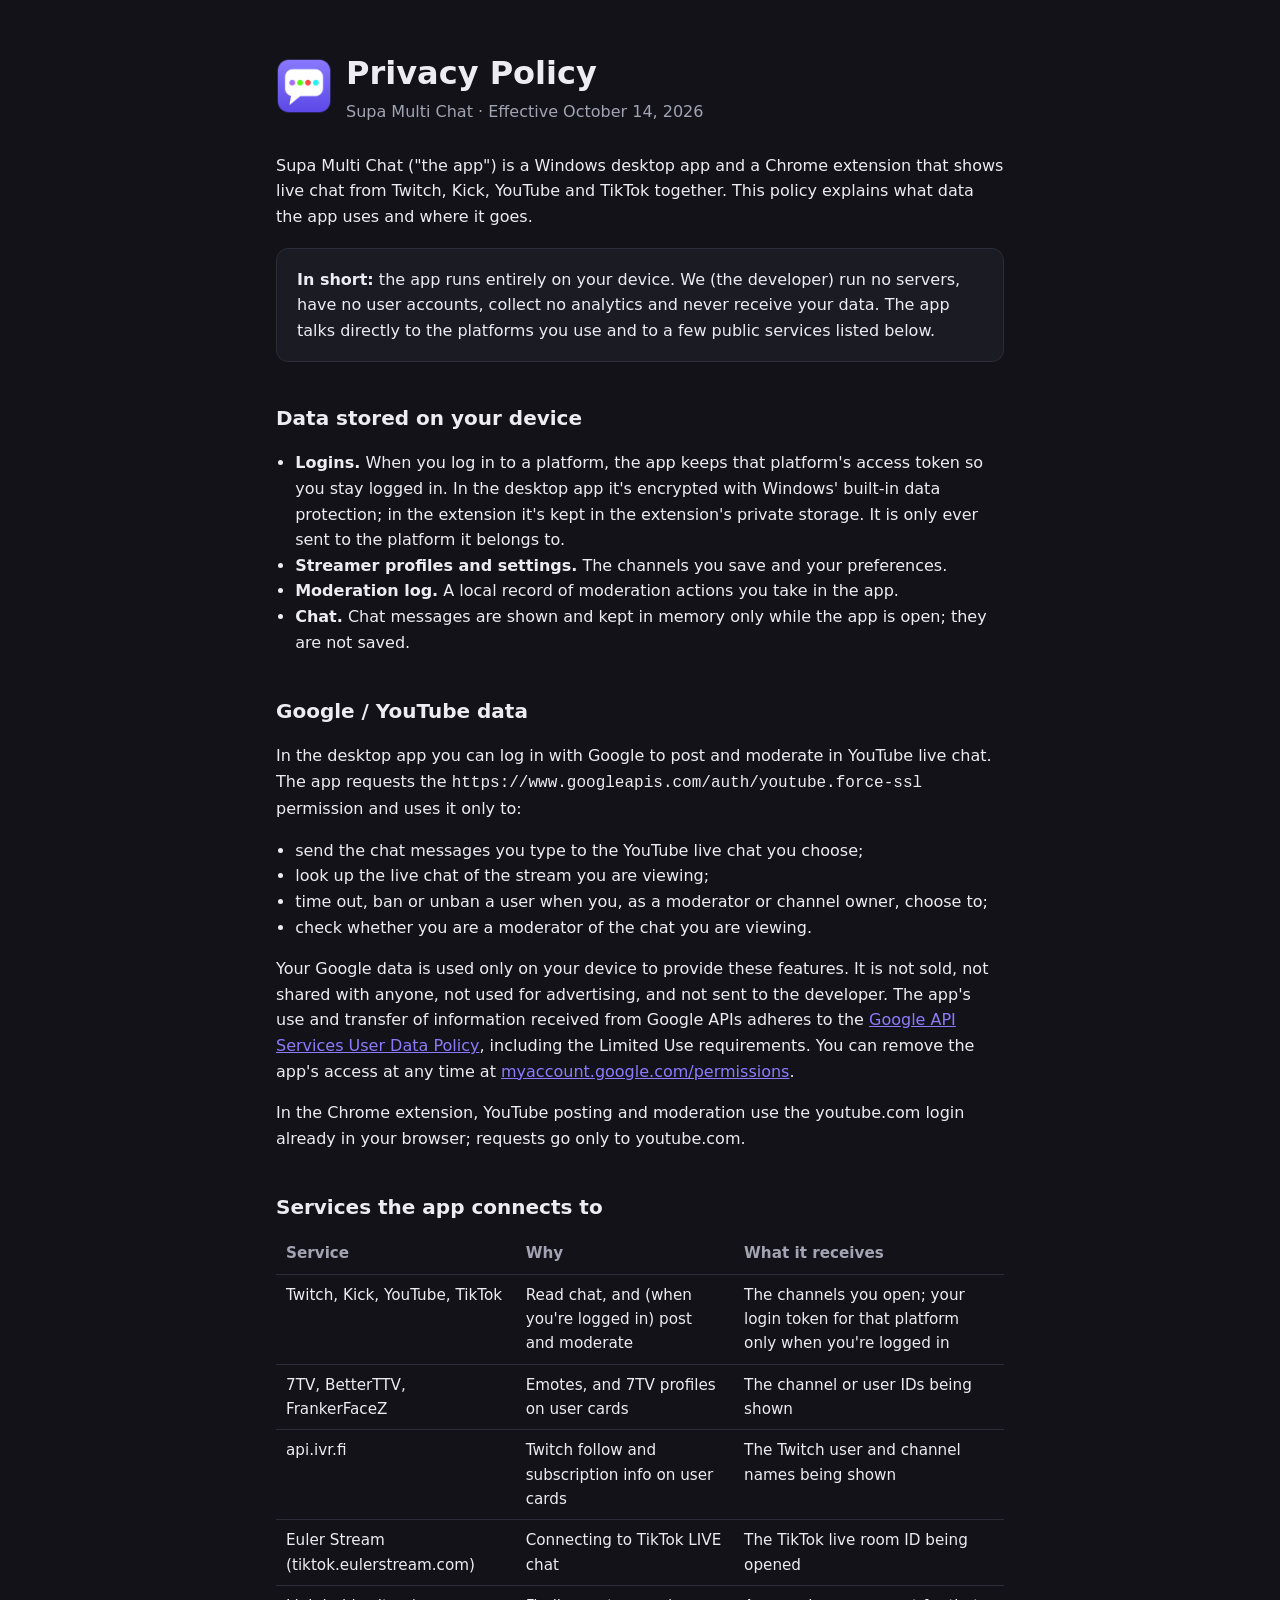
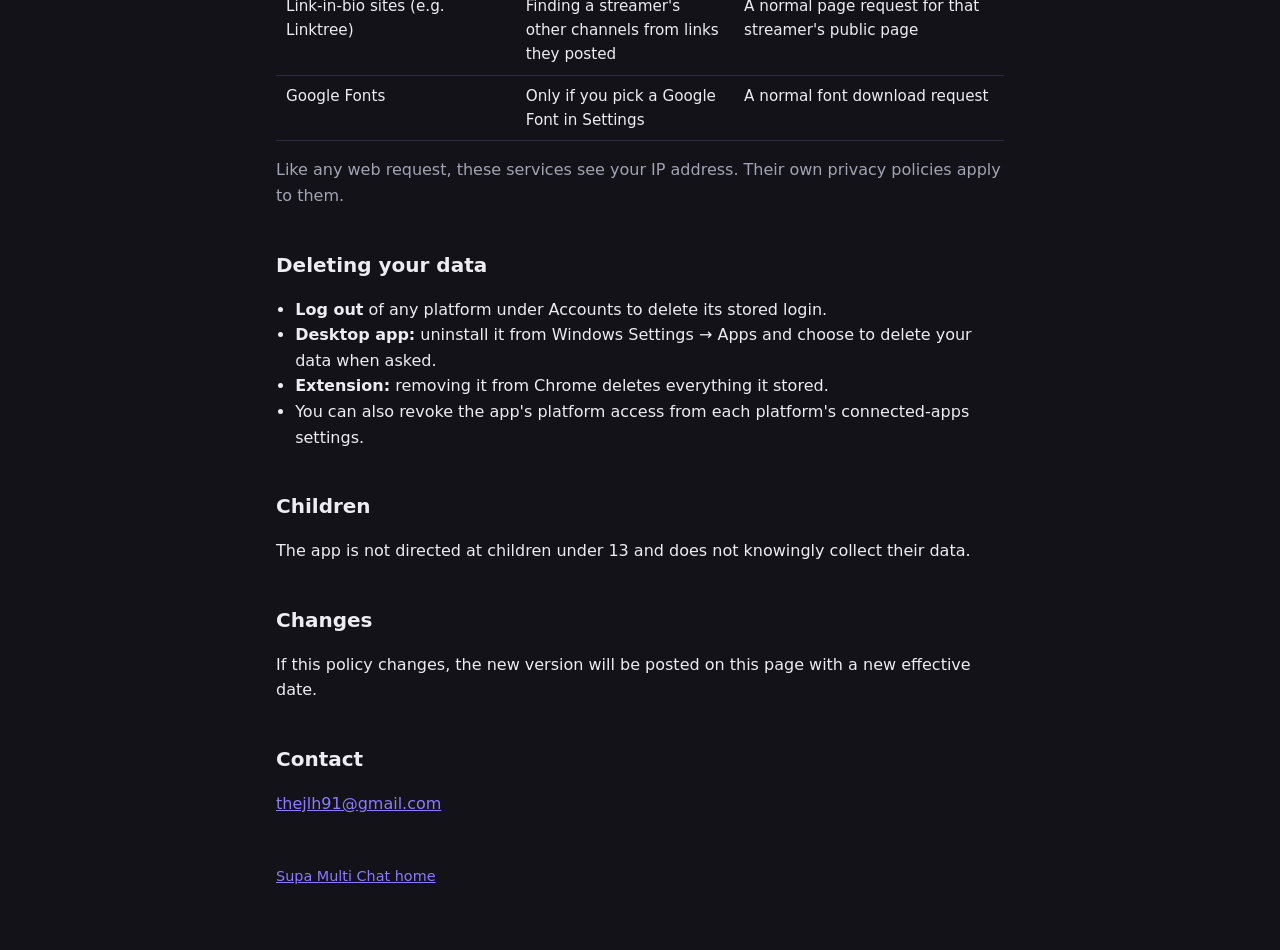
==== privacy.html @ 927bdbcd "Add files via upload" ====
<!doctype html>
<html lang="en">
  <head>
    <meta charset="utf-8" />
    <meta name="viewport" content="width=device-width, initial-scale=1" />
    <title>Privacy Policy — Supa Multi Chat</title>
    <link rel="icon" href="icon.png" />
    <link rel="stylesheet" href="style.css" />
  </head>
  <body>
    <main>
      <header>
        <img src="icon.png" alt="" />
        <div>
          <h1>Privacy Policy</h1>
          <div class="muted">Supa Multi Chat · Effective October 14, 2026</div>
        </div>
      </header>

      <p>
        Supa Multi Chat ("the app") is a Windows desktop app and a Chrome extension that shows live chat from Twitch, Kick, YouTube and
        TikTok together. This policy explains what data the app uses and where it goes.
      </p>

      <div class="card">
        <strong>In short:</strong> the app runs entirely on your device. We (the developer) run no servers, have no user accounts, collect no
        analytics and never receive your data. The app talks directly to the platforms you use and to a few public services listed below.
      </div>

      <h2>Data stored on your device</h2>
      <ul>
        <li><strong>Logins.</strong> When you log in to a platform, the app keeps that platform's access token so you stay logged in. In the desktop app it's encrypted with Windows' built-in data protection; in the extension it's kept in the extension's private storage. It is only ever sent to the platform it belongs to.</li>
        <li><strong>Streamer profiles and settings.</strong> The channels you save and your preferences.</li>
        <li><strong>Moderation log.</strong> A local record of moderation actions you take in the app.</li>
        <li><strong>Chat.</strong> Chat messages are shown and kept in memory only while the app is open; they are not saved.</li>
      </ul>

      <h2>Google / YouTube data</h2>
      <p>
        In the desktop app you can log in with Google to post and moderate in YouTube live chat. The app requests the
        <code>https://www.googleapis.com/auth/youtube.force-ssl</code> permission and uses it only to:
      </p>
      <ul>
        <li>send the chat messages you type to the YouTube live chat you choose;</li>
        <li>look up the live chat of the stream you are viewing;</li>
        <li>time out, ban or unban a user when you, as a moderator or channel owner, choose to;</li>
        <li>check whether you are a moderator of the chat you are viewing.</li>
      </ul>
      <p>
        Your Google data is used only on your device to provide these features. It is not sold, not shared with anyone, not used for
        advertising, and not sent to the developer. The app's use and transfer of information received from Google APIs adheres to the
        <a href="https://developers.google.com/terms/api-services-user-data-policy">Google API Services User Data Policy</a>, including the
        Limited Use requirements. You can remove the app's access at any time at
        <a href="https://myaccount.google.com/permissions">myaccount.google.com/permissions</a>.
      </p>
      <p>
        In the Chrome extension, YouTube posting and moderation use the youtube.com login already in your browser; requests go only to
        youtube.com.
      </p>

      <h2>Services the app connects to</h2>
      <table>
        <thead>
          <tr><th>Service</th><th>Why</th><th>What it receives</th></tr>
        </thead>
        <tbody>
          <tr><td>Twitch, Kick, YouTube, TikTok</td><td>Read chat, and (when you're logged in) post and moderate</td><td>The channels you open; your login token for that platform only when you're logged in</td></tr>
          <tr><td>7TV, BetterTTV, FrankerFaceZ</td><td>Emotes, and 7TV profiles on user cards</td><td>The channel or user IDs being shown</td></tr>
          <tr><td>api.ivr.fi</td><td>Twitch follow and subscription info on user cards</td><td>The Twitch user and channel names being shown</td></tr>
          <tr><td>Euler Stream (tiktok.eulerstream.com)</td><td>Connecting to TikTok LIVE chat</td><td>The TikTok live room ID being opened</td></tr>
          <tr><td>Link-in-bio sites (e.g. Linktree)</td><td>Finding a streamer's other channels from links they posted</td><td>A normal page request for that streamer's public page</td></tr>
          <tr><td>Google Fonts</td><td>Only if you pick a Google Font in Settings</td><td>A normal font download request</td></tr>
        </tbody>
      </table>
      <p class="muted">Like any web request, these services see your IP address. Their own privacy policies apply to them.</p>

      <h2>Deleting your data</h2>
      <ul>
        <li><strong>Log out</strong> of any platform under Accounts to delete its stored login.</li>
        <li><strong>Desktop app:</strong> uninstall it from Windows Settings → Apps and choose to delete your data when asked.</li>
        <li><strong>Extension:</strong> removing it from Chrome deletes everything it stored.</li>
        <li>You can also revoke the app's platform access from each platform's connected-apps settings.</li>
      </ul>

      <h2>Children</h2>
      <p>The app is not directed at children under 13 and does not knowingly collect their data.</p>

      <h2>Changes</h2>
      <p>If this policy changes, the new version will be posted on this page with a new effective date.</p>

      <h2>Contact</h2>
      <p><a href="mailto:thejlh91@gmail.com">thejlh91@gmail.com</a></p>

      <footer><a href="./">Supa Multi Chat home</a></footer>
    </main>
  </body>
</html>
---- style.css ----
:root {
  --bg: #121218;
  --panel: #1b1b24;
  --text: #ececf2;
  --muted: #a3a3b4;
  --accent: #8b7bff;
  --border: #2c2c3a;
}
* { box-sizing: border-box; }
body {
  margin: 0;
  background: var(--bg);
  color: var(--text);
  font: 16px/1.6 system-ui, -apple-system, 'Segoe UI', Roboto, sans-serif;
}
main { max-width: 760px; margin: 0 auto; padding: 48px 16px 64px; }
header { display: flex; align-items: center; gap: 14px; margin-bottom: 28px; }
header img { width: 56px; height: 56px; border-radius: 14px; }
h1 { font-size: 2rem; margin: 0; }
h2 { font-size: 1.25rem; margin: 2em 0 0.5em; }
p, li { color: var(--text); }
.muted { color: var(--muted); }
a { color: var(--accent); }
ul { padding-left: 1.2em; }
.card { background: var(--panel); border: 1px solid var(--border); border-radius: 12px; padding: 18px 20px; margin: 18px 0; }
.platforms { display: flex; flex-wrap: wrap; gap: 8px; padding: 0; list-style: none; }
.platforms li { background: var(--panel); border: 1px solid var(--border); border-radius: 999px; padding: 4px 12px; font-size: 0.9rem; }
table { width: 100%; border-collapse: collapse; font-size: 0.95rem; }
th, td { text-align: left; padding: 8px 10px; border-bottom: 1px solid var(--border); vertical-align: top; }
th { color: var(--muted); font-weight: 600; }
footer { margin-top: 48px; color: var(--muted); font-size: 0.9rem; }
@media (max-width: 560px) {
  table, thead, tbody, tr, th, td { display: block; }
  thead { display: none; }
  td { border: 0; padding: 2px 0; }
  tr { border-bottom: 1px solid var(--border); padding: 8px 0; }
}
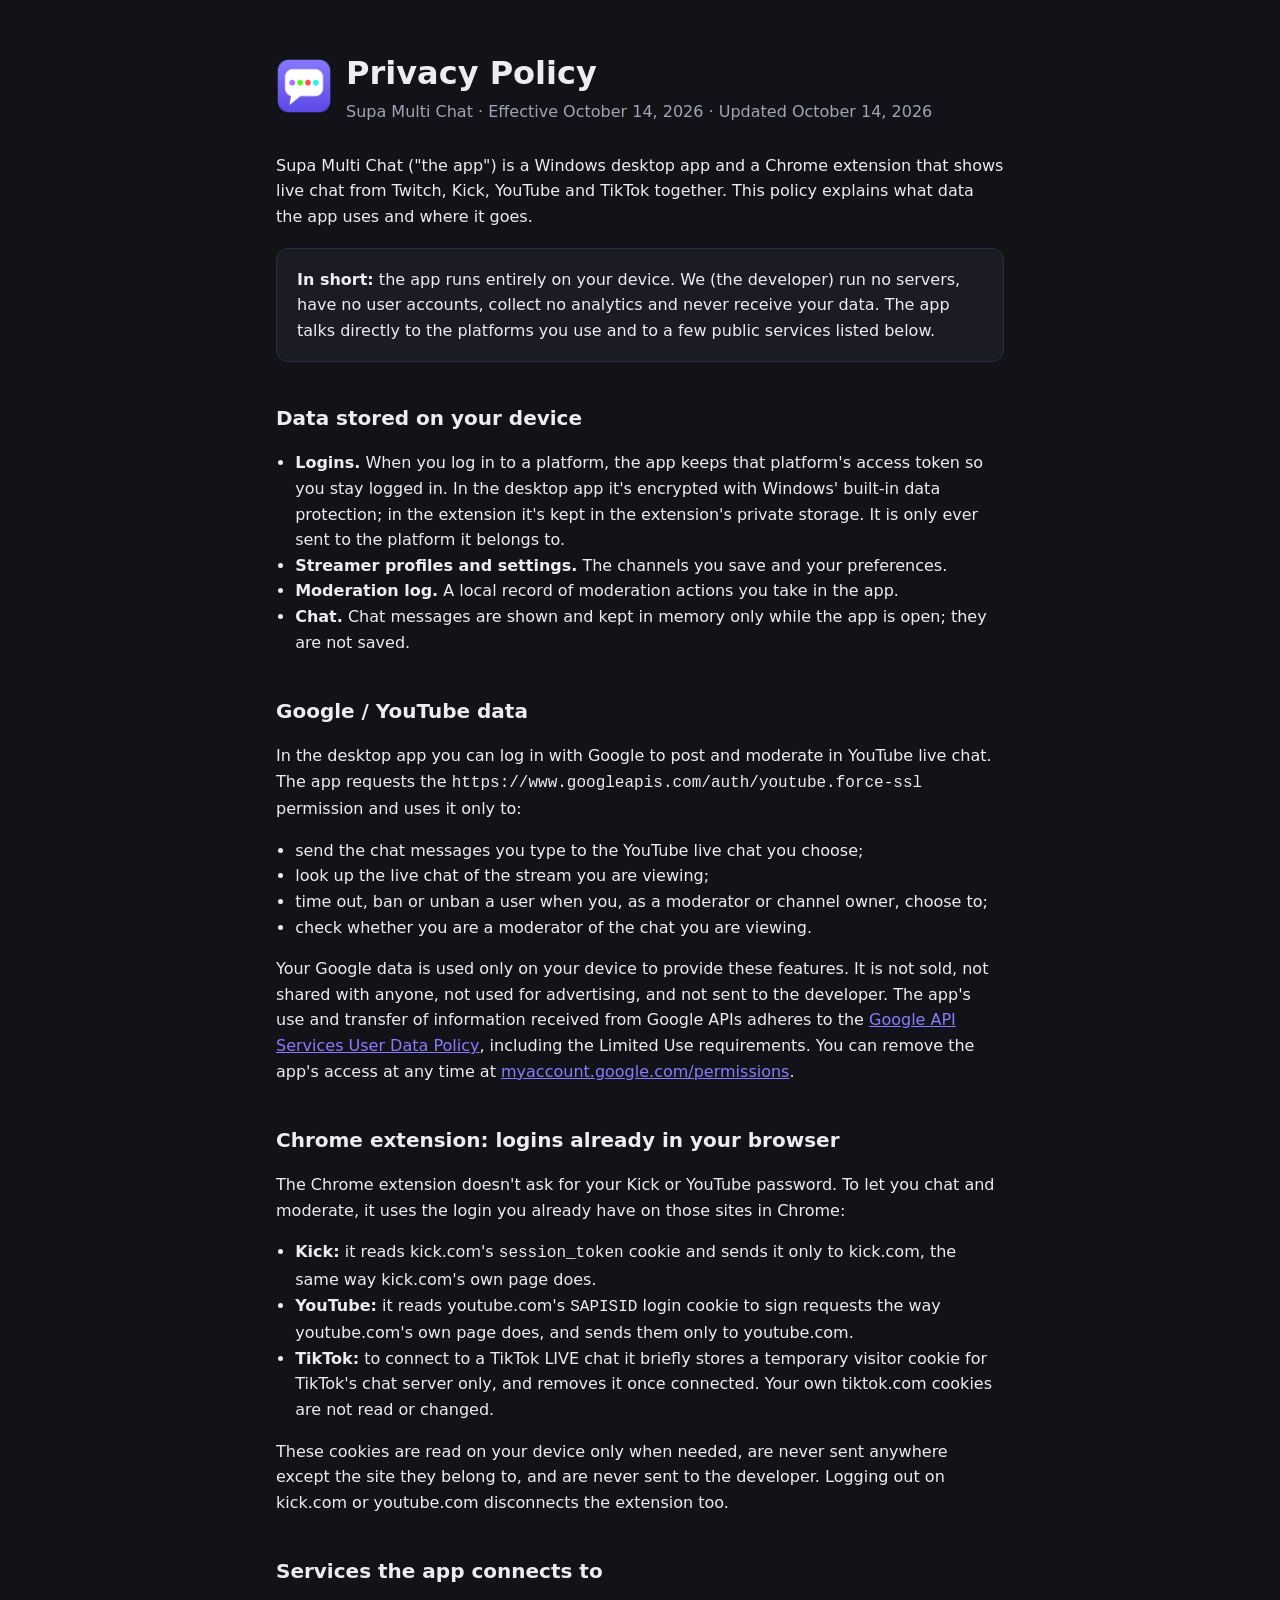
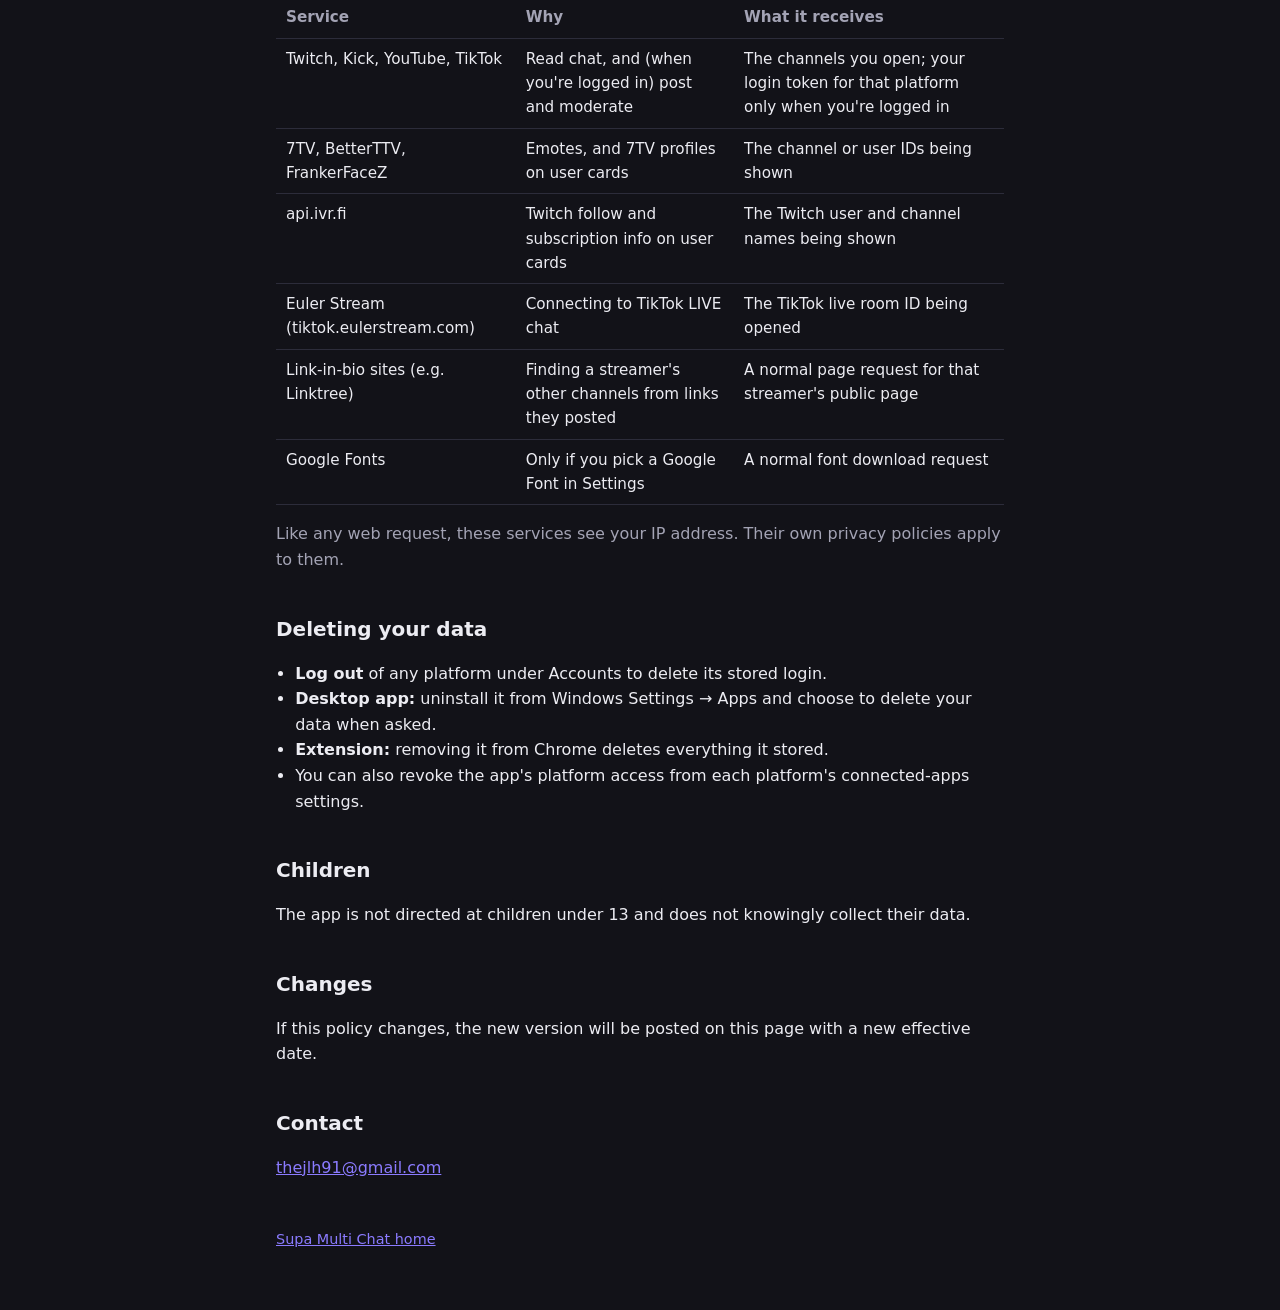
==== commit d3a80b71: "Add files via upload" ====
--- a/privacy.html
+++ b/privacy.html
@@ -13,7 +13,7 @@
         <img src="icon.png" alt="" />
         <div>
           <h1>Privacy Policy</h1>
-          <div class="muted">Supa Multi Chat · Effective October 14, 2026</div>
+          <div class="muted">Supa Multi Chat · Effective October 14, 2026 · Updated October 14, 2026</div>
         </div>
       </header>
 
@@ -53,9 +53,19 @@
         Limited Use requirements. You can remove the app's access at any time at
         <a href="https://myaccount.google.com/permissions">myaccount.google.com/permissions</a>.
       </p>
+      <h2>Chrome extension: logins already in your browser</h2>
       <p>
-        In the Chrome extension, YouTube posting and moderation use the youtube.com login already in your browser; requests go only to
-        youtube.com.
+        The Chrome extension doesn't ask for your Kick or YouTube password. To let you chat and moderate, it uses the login you already
+        have on those sites in Chrome:
+      </p>
+      <ul>
+        <li><strong>Kick:</strong> it reads kick.com's <code>session_token</code> cookie and sends it only to kick.com, the same way kick.com's own page does.</li>
+        <li><strong>YouTube:</strong> it reads youtube.com's <code>SAPISID</code> login cookie to sign requests the way youtube.com's own page does, and sends them only to youtube.com.</li>
+        <li><strong>TikTok:</strong> to connect to a TikTok LIVE chat it briefly stores a temporary visitor cookie for TikTok's chat server only, and removes it once connected. Your own tiktok.com cookies are not read or changed.</li>
+      </ul>
+      <p>
+        These cookies are read on your device only when needed, are never sent anywhere except the site they belong to, and are never
+        sent to the developer. Logging out on kick.com or youtube.com disconnects the extension too.
       </p>
 
       <h2>Services the app connects to</h2>
